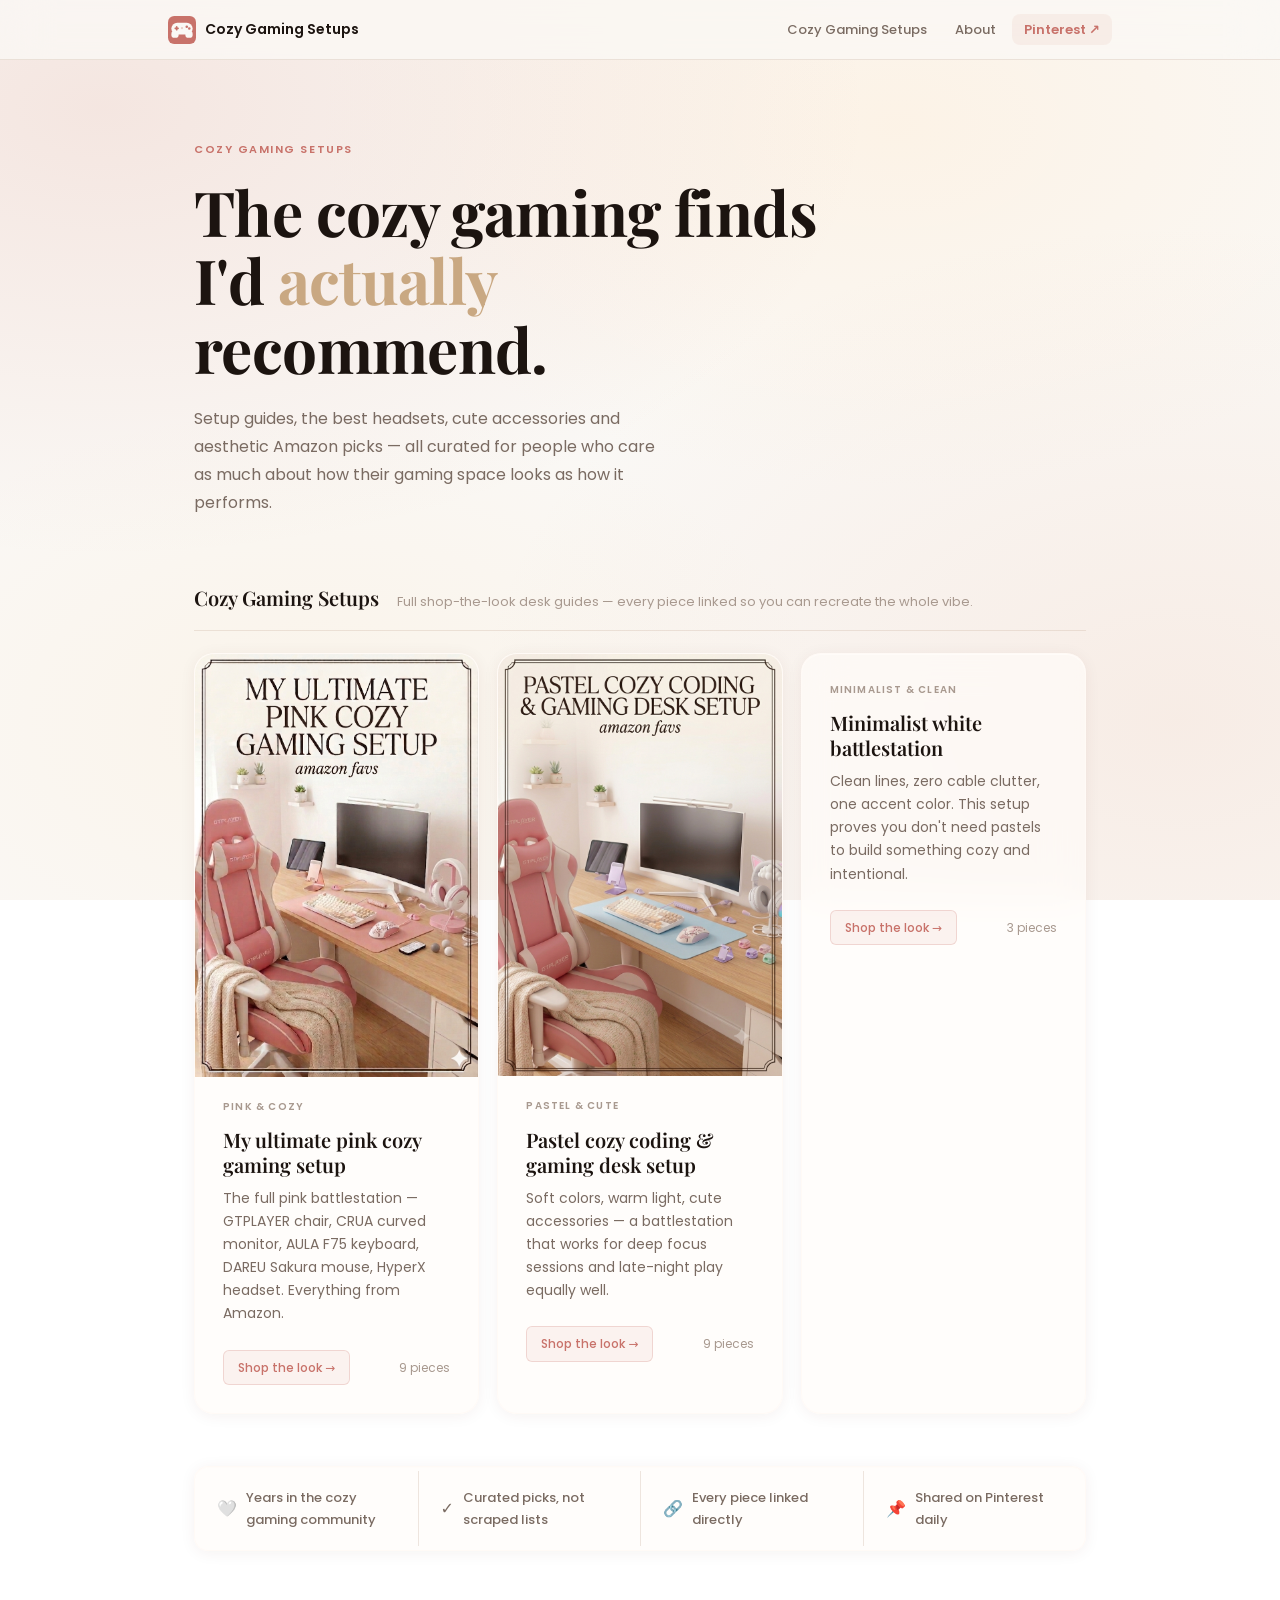
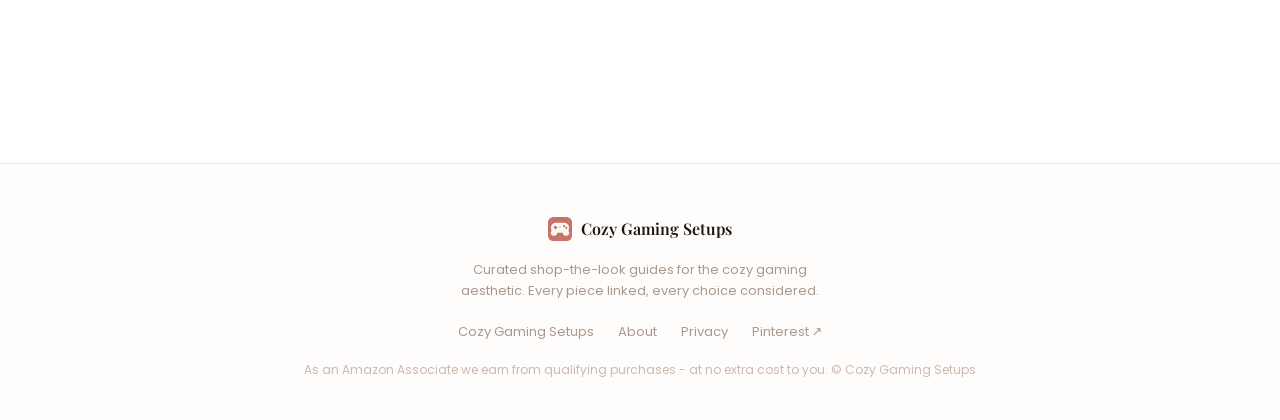
==== index.html @ 50cbd035 "home page" ====
<!DOCTYPE html>
<html lang="en">
<head>
<meta charset="utf-8">
<meta name="viewport" content="width=device-width, initial-scale=1">
<title>Cozy Gaming Setups — Setup guides, gear picks &amp; aesthetic Amazon finds</title>
<meta name="description" content="Your guide to the cozy gaming aesthetic — setup guides, the best headsets, cute accessories and curated Amazon finds for gamers who care about how their space looks and feels.">
<meta name="p:domain_verify" content="3ff8e9c5c183b2a7218e1bc20133f83a"/>
<meta property="og:type" content="website">
<meta property="og:title" content="Cozy Gaming Setups — Setup guides, gear picks &amp; aesthetic Amazon finds">
<meta property="og:description" content="Your guide to the cozy gaming aesthetic — full setup guides, the best headsets, cute accessories and curated Amazon finds for gamers who care about how their space looks and feels.">
<meta property="og:url" content="https://sofielanduyts.github.io/cozy-gaming-setups/">
<link rel="preconnect" href="https://fonts.googleapis.com">
<link href="https://fonts.googleapis.com/css2?family=Playfair+Display:ital,wght@0,600;0,700;1,400;1,600&family=Poppins:wght@400;500;600&display=swap" rel="stylesheet">
<link rel="stylesheet" href="style.css">
</head>
<body>

  <nav class="site-nav">
    <div class="nav-inner">
      <a class="nav-logo" href="">
        <svg width="28" height="28" viewBox="0 0 100 100" xmlns="http://www.w3.org/2000/svg" aria-hidden="true">
                    <rect x="0" y="0" width="100" height="100" rx="22" fill="#C8726A"/>
          <rect x="12" y="24" width="76" height="42" rx="21" fill="#FAF8F5"/>
          <rect x="12" y="54" width="26" height="24" rx="10" fill="#FAF8F5"/>
          <rect x="62" y="54" width="26" height="24" rx="10" fill="#FAF8F5"/>
          <rect x="23" y="41" width="16" height="6" rx="3" fill="#C8726A"/>
          <rect x="28" y="36" width="6" height="16" rx="3" fill="#C8726A"/>
          <circle cx="67" cy="38" r="4.5" fill="#C8726A"/>
          <circle cx="76" cy="45" r="4.5" fill="#C8726A"/>
          <circle cx="50" cy="43" r="4" fill="#C8726A" opacity="0.35"/>
        </svg>
        Cozy Gaming Setups
      </a>
      <ul class="nav-links">
        <li><a href="#setups">Cozy Gaming Setups</a></li>
        <li><a href="about/">About</a></li>
        <li class="nav-cta"><a href="https://nl.pinterest.com/cozygamingsetups/" target="_blank">Pinterest ↗</a></li>
      </ul>
    </div>
  </nav>

  <div class="wrap">
    <section class="home-hero">
      <span class="kicker">Cozy Gaming Setups</span>
      <h1>The cozy gaming finds I'd <span style="color:#C9A882">actually</span> recommend.</h1>
      <p class="lead">Setup guides, the best headsets, cute accessories and aesthetic Amazon picks — all curated for people who care as much about how their gaming space looks as how it performs.</p>
    </section>

    <section class="cat-section" id="setups">
      <div class="cat-header">
        <h2 class="cat-title">Cozy Gaming Setups</h2>
        <p class="cat-desc">Full shop-the-look desk guides — every piece linked so you can recreate the whole vibe.</p>
      </div>
      <div class="grid">
        <a class="card pink" href="pink-cozy-gaming-setup/">
          <div class="card-img-wrap">
            <img src="images/pink-cozy-gaming-setup.png" alt="My ultimate pink cozy gaming setup">
          </div>
          <span class="card-label">Pink &amp; cozy</span>
          <h2>My ultimate pink cozy gaming setup</h2>
          <p>The full pink battlestation — GTPLAYER chair, CRUA curved monitor, AULA F75 keyboard, DAREU Sakura mouse, HyperX headset. Everything from Amazon.</p>
          <div class="card-foot">
            <span class="pill">Shop the look &rarr;</span>
            <span class="card-count">9 pieces</span>
          </div>
        </a>

        <a class="card pastel" href="pastel-coding-gaming-desk/">
          <div class="card-img-wrap">
            <img src="images/pastel-cozy-gaming-setup.png" alt="Pastel cozy coding and gaming desk setup">
          </div>
          <span class="card-label">Pastel &amp; cute</span>
          <h2>Pastel cozy coding &amp; gaming desk setup</h2>
          <p>Soft colors, warm light, cute accessories — a battlestation that works for deep focus sessions and late-night play equally well.</p>
          <div class="card-foot">
            <span class="pill">Shop the look &rarr;</span>
            <span class="card-count">9 pieces</span>
          </div>
        </a>

        <a class="card minimalist" href="minimalist-white-battlestation/">
          <span class="card-label">Minimalist &amp; clean</span>
          <h2>Minimalist white battlestation</h2>
          <p>Clean lines, zero cable clutter, one accent color. This setup proves you don't need pastels to build something cozy and intentional.</p>
          <div class="card-foot">
            <span class="pill">Shop the look &rarr;</span>
            <span class="card-count">3 pieces</span>
          </div>
        </a>
      </div>
    </section>

    <div class="trust-strip">
      <div class="trust-item"><span class="trust-icon">🤍</span><span>Years in the cozy gaming community</span></div>
      <div class="trust-item"><span class="trust-icon">✓</span><span>Curated picks, not scraped lists</span></div>
      <div class="trust-item"><span class="trust-icon">🔗</span><span>Every piece linked directly</span></div>
      <div class="trust-item"><span class="trust-icon">📌</span><span>Shared on Pinterest daily</span></div>
    </div>
  </div>

  <footer class="site-footer">
    <div class="footer-inner">
      <a class="footer-logo" href="">
        <svg width="24" height="24" viewBox="0 0 100 100" xmlns="http://www.w3.org/2000/svg" aria-hidden="true">
                    <rect x="0" y="0" width="100" height="100" rx="22" fill="#C8726A"/>
          <rect x="12" y="24" width="76" height="42" rx="21" fill="#FAF8F5"/>
          <rect x="12" y="54" width="26" height="24" rx="10" fill="#FAF8F5"/>
          <rect x="62" y="54" width="26" height="24" rx="10" fill="#FAF8F5"/>
          <rect x="23" y="41" width="16" height="6" rx="3" fill="#C8726A"/>
          <rect x="28" y="36" width="6" height="16" rx="3" fill="#C8726A"/>
          <circle cx="67" cy="38" r="4.5" fill="#C8726A"/>
          <circle cx="76" cy="45" r="4.5" fill="#C8726A"/>
          <circle cx="50" cy="43" r="4" fill="#C8726A" opacity="0.35"/>
        </svg>
        Cozy Gaming Setups
      </a>
      <p class="footer-tagline">Curated shop-the-look guides for the cozy gaming aesthetic. Every piece linked, every choice considered.</p>
      <ul class="footer-links">
        <li><a href="#setups">Cozy Gaming Setups</a></li>
        <li><a href="about/">About</a></li>
        <li><a href="privacy/">Privacy</a></li>
        <li><a href="https://nl.pinterest.com/cozygamingsetups/" target="_blank">Pinterest ↗</a></li>
      </ul>
      <p class="footer-copy">As an Amazon Associate we earn from qualifying purchases - at no extra cost to you. &copy; Cozy Gaming Setups</p>
    </div>
  </footer>

</body>
</html>
---- style.css ----
/* ============================================================
   Cozy Gaming Setups
   Warm cream · salmon pink · editorial serif
   ============================================================ */

:root {
  --ink:        #1C1410;
  --muted:      #7A6B62;
  --soft:       #A8998F;
  --accent:     #C8726A;
  --accent-d:   #A85850;
  --pink:       #D4806F;
  --cream:      #FFF3E8;
  --amber:      #FFD898;
  --bg:         #FAF8F5;

  --glass:      rgba(255, 252, 249, 0.68);
  --glass-b:    rgba(255, 250, 246, 0.88);
  --glass-line: rgba(210, 190, 175, 0.38);

  --shadow-s:   0 2px 16px rgba(80, 40, 25, 0.06);
  --shadow-m:   0 8px 36px rgba(80, 40, 25, 0.09);
  --shadow-l:   0 18px 54px rgba(80, 40, 25, 0.13);

  --serif: 'Playfair Display', Georgia, serif;
  --sans:  'Poppins', system-ui, sans-serif;
}

* { box-sizing: border-box; margin: 0; padding: 0; }

body {
  font-family: var(--sans);
  color: var(--ink);
  line-height: 1.65;
  min-height: 100vh;
}

/* warm floating blobs */
body::before {
  content: '';
  position: fixed;
  inset: 0;
  z-index: -1;
  background:
    radial-gradient(ellipse 60% 50% at 8%  12%, rgba(210,120,100,0.14) 0%, transparent 100%),
    radial-gradient(ellipse 55% 55% at 92% 80%, rgba(232,175,148,0.16) 0%, transparent 100%),
    radial-gradient(ellipse 45% 40% at 70% 14%, rgba(255,235,210,0.42) 0%, transparent 100%),
    radial-gradient(ellipse 40% 35% at 25% 80%, rgba(255,210,148,0.12) 0%, transparent 100%),
    #FAF8F5;
}

a { color: var(--accent); text-decoration: none; }
img { display: block; max-width: 100%; }

/* ================================================================
   NAV
   ================================================================ */
.site-nav {
  position: sticky;
  top: 0;
  z-index: 100;
  height: 60px;
  background: rgba(250, 248, 245, 0.82);
  backdrop-filter: blur(24px);
  -webkit-backdrop-filter: blur(24px);
  border-bottom: 1px solid var(--glass-line);
  display: flex;
  align-items: center;
}

.nav-inner {
  max-width: 1000px;
  margin: 0 auto;
  padding: 0 28px;
  width: 100%;
  display: flex;
  align-items: center;
  justify-content: space-between;
}

.nav-logo {
  display: flex;
  align-items: center;
  gap: 9px;
  font-weight: 600;
  font-size: 14px;
  color: var(--ink);
}

.nav-links {
  display: flex;
  gap: 4px;
  list-style: none;
}

.nav-links a {
  font-size: 13px;
  font-weight: 500;
  color: var(--muted);
  padding: 6px 12px;
  border-radius: 8px;
  transition: color .15s, background .15s;
}

.nav-links a:hover { color: var(--ink); background: rgba(80,40,25,0.06); }
.nav-links a.active { color: var(--ink); }

.nav-links .nav-cta a {
  color: var(--accent);
  background: rgba(200,114,106,0.08);
  font-weight: 600;
}
.nav-links .nav-cta a:hover { background: rgba(200,114,106,0.16); }

/* ================================================================
   LAYOUT
   ================================================================ */
.wrap        { max-width: 940px; margin: 0 auto; padding: 0 24px 100px; }
.wrap.narrow { max-width: 760px; }

/* ================================================================
   HOMEPAGE HERO
   ================================================================ */
.home-hero {
  padding: 80px 0 64px;
  max-width: 640px;
}

.home-hero .kicker {
  font-size: 11px;
  font-weight: 600;
  letter-spacing: .14em;
  text-transform: uppercase;
  color: var(--accent);
  margin-bottom: 20px;
  display: block;
}

.home-hero h1 {
  font-family: var(--serif);
  font-size: clamp(36px, 6vw, 62px);
  font-weight: 700;
  line-height: 1.1;
  letter-spacing: -.01em;
  color: var(--ink);
  margin-bottom: 22px;
}

.home-hero h1 em {
  font-style: italic;
  color: var(--accent);
}

.home-hero .lead {
  font-size: 16px;
  color: var(--muted);
  line-height: 1.75;
  max-width: 480px;
}

/* ================================================================
   CATEGORY SECTIONS
   ================================================================ */
.cat-section { margin-bottom: 20px; }

.cat-header {
  display: flex;
  align-items: baseline;
  gap: 18px;
  margin-bottom: 22px;
  padding-bottom: 16px;
  border-bottom: 1px solid var(--glass-line);
}

.cat-title {
  font-family: var(--serif);
  font-size: 20px;
  font-weight: 600;
  color: var(--ink);
  white-space: nowrap;
}

.cat-desc {
  font-size: 13px;
  color: var(--soft);
  line-height: 1.5;
}

/* ================================================================
   CARD IMAGE
   ================================================================ */
.card-img-wrap {
  margin: -28px -28px 22px;
  border-radius: 16px 16px 0 0;
  overflow: hidden;
}

.card-img-wrap img {
  width: 100%;
  height: auto;
  display: block;
  transition: transform .5s ease;
}

.card:hover .card-img-wrap img { transform: scale(1.02); }

/* ================================================================
   SETUP CARDS
   ================================================================ */
.grid {
  display: grid;
  grid-template-columns: repeat(auto-fill, minmax(280px, 1fr));
  gap: 18px;
  margin-bottom: 52px;
}

.card {
  display: block;
  color: inherit;
  background: var(--glass);
  backdrop-filter: blur(20px);
  -webkit-backdrop-filter: blur(20px);
  border: 1px solid var(--glass-b);
  border-radius: 20px;
  padding: 28px;
  transition: transform .2s ease, box-shadow .2s ease;
  box-shadow: var(--shadow-s), inset 0 1px 0 rgba(255,252,249,0.95);
  position: relative;
  overflow: hidden;
}

.card::after {
  content: '';
  position: absolute;
  top: 0; left: 0; right: 0;
  height: 2px;
  border-radius: 20px 20px 0 0;
  opacity: 0;
  transition: opacity .2s;
  background: linear-gradient(90deg, var(--accent), var(--pink));
}

.card:hover { transform: translateY(-4px); box-shadow: var(--shadow-l), inset 0 1px 0 rgba(255,252,249,0.95); }
.card:hover::after { opacity: 1; }

.card-label {
  font-size: 10px;
  font-weight: 600;
  letter-spacing: .12em;
  text-transform: uppercase;
  color: var(--soft);
  margin-bottom: 12px;
  display: block;
}

.card h2 {
  font-family: var(--serif);
  font-size: 20px;
  font-weight: 600;
  color: var(--ink);
  line-height: 1.25;
  margin-bottom: 10px;
}

.card p {
  font-size: 14px;
  color: var(--muted);
  line-height: 1.65;
  margin-bottom: 24px;
}

.card-foot {
  display: flex;
  align-items: center;
  justify-content: space-between;
}

.pill {
  font-size: 12px;
  font-weight: 500;
  color: var(--accent);
  background: rgba(200,114,106,0.08);
  border: 1px solid rgba(200,114,106,0.22);
  border-radius: 6px;
  padding: 7px 14px;
  transition: background .15s, color .15s, border-color .15s;
}

.card:hover .pill {
  background: var(--accent);
  color: #fff;
  border-color: var(--accent);
}

.card-count { font-size: 12px; color: var(--soft); }

/* ================================================================
   TRUST STRIP
   ================================================================ */
.trust-strip {
  display: flex;
  justify-content: center;
  flex-wrap: wrap;
  background: var(--glass);
  backdrop-filter: blur(20px);
  -webkit-backdrop-filter: blur(20px);
  border: 1px solid var(--glass-b);
  border-radius: 14px;
  padding: 4px 0;
  margin-bottom: 32px;
  box-shadow: var(--shadow-s), inset 0 1px 0 rgba(255,252,249,0.95);
}

.trust-item {
  display: flex;
  align-items: center;
  gap: 9px;
  font-size: 13px;
  color: var(--muted);
  font-weight: 500;
  padding: 16px 22px;
  flex: 1 0 160px;
  justify-content: center;
}

.trust-item + .trust-item { border-left: 1px solid var(--glass-line); }
.trust-icon { font-size: 16px; flex-shrink: 0; }


/* ================================================================
   SETUP PAGE
   ================================================================ */
.article-wrap { padding-top: 44px; }

.breadcrumb {
  font-size: 12px;
  color: var(--soft);
  margin-bottom: 22px;
  display: flex;
  align-items: center;
  gap: 8px;
}

.breadcrumb a { color: var(--soft); transition: color .15s; }
.breadcrumb a:hover { color: var(--accent); }
.breadcrumb-sep { opacity: .4; }

.article-header { margin-bottom: 28px; }

.article-header .page-tag {
  font-size: 10px;
  font-weight: 600;
  letter-spacing: .14em;
  text-transform: uppercase;
  color: var(--accent);
  margin-bottom: 16px;
  display: block;
}

.article-header h1 {
  font-family: var(--serif);
  font-size: clamp(28px, 4.5vw, 46px);
  font-weight: 700;
  letter-spacing: -.01em;
  line-height: 1.15;
  color: var(--ink);
  margin-bottom: 14px;
}

.article-header .sub-lead {
  font-size: 16px;
  color: var(--muted);
  line-height: 1.75;
  max-width: 580px;
}

.article-date {
  font-size: 12px;
  color: var(--soft);
  letter-spacing: .02em;
  margin: 18px 0 36px;
}

/* ================================================================
   SETUP PAGE — hero image
   ================================================================ */
.setup-hero-img {
  margin-bottom: 44px;
  border-radius: 16px;
  overflow: hidden;
  box-shadow: var(--shadow-m);
}

.setup-hero-img img {
  width: 100%;
  height: auto;
  display: block;
}

/* ================================================================
   INTRO
   ================================================================ */
.intro {
  font-size: 16px;
  line-height: 1.85;
  color: var(--muted);
  margin-bottom: 48px;
}

/* ================================================================
   QUICK PICKS — clean lines, no box
   ================================================================ */
.quick-picks {
  margin-bottom: 52px;
  border-top: 1px solid var(--glass-line);
}

.quick-picks-title {
  font-size: 10px;
  font-weight: 600;
  letter-spacing: .14em;
  text-transform: uppercase;
  color: var(--soft);
  padding: 18px 0 4px;
}

.picks-list { list-style: none; }

.picks-list li {
  display: flex;
  align-items: baseline;
  gap: 16px;
  padding: 13px 0;
  border-bottom: 1px solid var(--glass-line);
  font-size: 14px;
}

.pick-num {
  font-size: 11px;
  color: var(--soft);
  font-variant-numeric: tabular-nums;
  flex-shrink: 0;
  width: 20px;
}

.pick-cat {
  font-size: 11px;
  color: var(--soft);
  flex-shrink: 0;
  width: 80px;
  text-transform: uppercase;
  letter-spacing: .05em;
}

.pick-name {
  font-weight: 500;
  color: var(--ink);
  line-height: 1.4;
}

/* ================================================================
   PRODUCT CARDS
   ================================================================ */
.products-section {
  display: flex;
  flex-direction: column;
  gap: 14px;
  margin-bottom: 56px;
}

.product {
  display: flex;
  gap: 26px;
  background: var(--glass);
  backdrop-filter: blur(20px);
  -webkit-backdrop-filter: blur(20px);
  border: 1px solid var(--glass-b);
  border-radius: 16px;
  padding: 30px 32px;
  box-shadow: var(--shadow-s), inset 0 1px 0 rgba(255,252,249,0.95);
  transition: box-shadow .2s, transform .2s;
}

.product:hover {
  box-shadow: var(--shadow-m), inset 0 1px 0 rgba(255,252,249,0.95);
  transform: translateY(-2px);
}

.product-img {
  flex-shrink: 0;
  width: 180px;
  height: 180px;
  border-radius: 12px;
  overflow: hidden;
  background: var(--cream, #FFF0DC);
}

.product-img img {
  width: 100%;
  height: 100%;
  object-fit: contain;
  display: block;
}

.product-body {
  flex: 1;
  min-width: 0;
}

@media (max-width: 640px) {
  .product { flex-direction: column; }
  .product-img { width: 100%; height: 200px; }
}

.product-meta {
  display: flex;
  align-items: center;
  gap: 10px;
  margin-bottom: 10px;
}

.product-idx {
  font-size: 11px;
  color: var(--soft);
  font-variant-numeric: tabular-nums;
}

.product .cat {
  font-size: 10px;
  font-weight: 600;
  letter-spacing: .10em;
  text-transform: uppercase;
  color: var(--soft);
}

.product h3 {
  font-family: var(--serif);
  font-size: 21px;
  font-weight: 600;
  color: var(--ink);
  margin-bottom: 10px;
  line-height: 1.3;
}

.product .desc {
  color: var(--muted);
  font-size: 15px;
  line-height: 1.75;
  margin-bottom: 10px;
}

.product .why {
  font-size: 14px;
  font-style: italic;
  color: var(--soft);
  line-height: 1.7;
  margin-bottom: 24px;
}

/* ================================================================
   BUTTON
   ================================================================ */
.btn {
  display: inline-flex;
  align-items: center;
  gap: 6px;
  background: var(--accent);
  color: #fff;
  font-weight: 600;
  font-size: 14px;
  padding: 11px 22px;
  border-radius: 8px;
  box-shadow: 0 3px 16px rgba(200,114,106,0.28);
  transition: background .15s, transform .12s, box-shadow .12s;
}

.btn:hover {
  background: var(--accent-d);
  color: #fff;
  transform: translateY(-2px);
  box-shadow: 0 6px 24px rgba(200,114,106,0.36);
}

/* ================================================================
   PROSE PAGES
   ================================================================ */
.prose { padding-top: 44px; }
.prose h1 { font-family: var(--serif); font-size: clamp(28px, 4vw, 42px); font-weight: 700; letter-spacing: -.01em; margin-bottom: 8px; }
.prose .updated { font-size: 12px; color: var(--soft); margin-bottom: 40px; display: block; }
.prose h2 { font-family: var(--serif); font-size: 18px; font-weight: 600; margin: 36px 0 10px; color: var(--ink); }
.prose p { font-size: 15px; line-height: 1.85; color: var(--muted); margin-bottom: 16px; }
.prose p a { color: var(--accent); }

/* ================================================================
   PAGE FOOTER
   ================================================================ */
.page-footer {
  margin-top: 64px;
  padding-top: 24px;
  border-top: 1px solid var(--glass-line);
  font-size: 13px;
  color: var(--soft);
  display: flex;
  gap: 20px;
  flex-wrap: wrap;
}

.page-footer a { color: var(--soft); transition: color .15s; }
.page-footer a:hover { color: var(--accent); }

/* ================================================================
   SITE FOOTER
   ================================================================ */
.site-footer {
  background: rgba(255, 252, 249, 0.55);
  backdrop-filter: blur(24px);
  -webkit-backdrop-filter: blur(24px);
  border-top: 1px solid var(--glass-line);
  padding: 52px 24px 40px;
  margin-top: 80px;
}

.footer-inner {
  max-width: 940px;
  margin: 0 auto;
  display: flex;
  flex-direction: column;
  align-items: center;
  text-align: center;
  gap: 16px;
}

.footer-logo {
  display: flex;
  align-items: center;
  gap: 9px;
  font-family: var(--serif);
  font-size: 16px;
  font-weight: 600;
  color: var(--ink);
}

.footer-tagline { font-size: 13px; color: var(--soft); max-width: 360px; line-height: 1.65; }

.footer-links { display: flex; gap: 4px; flex-wrap: wrap; justify-content: center; list-style: none; }

.footer-links a {
  font-size: 13px;
  color: var(--soft);
  padding: 4px 10px;
  border-radius: 6px;
  transition: color .15s, background .15s;
}

.footer-links a:hover { color: var(--accent); background: rgba(200,114,106,0.07); }

.footer-copy { font-size: 12px; color: rgba(160,130,115,0.55); line-height: 1.7; }

/* ================================================================
   RESPONSIVE
   ================================================================ */
@media (max-width: 640px) {
  .wrap { padding: 0 16px 80px; }
  .home-hero { padding: 52px 0 44px; }
  .product { padding: 22px 20px; }
  .picks-list .pick-cat { display: none; }
  .cat-header { flex-direction: column; gap: 4px; }
  .trust-strip { flex-direction: column; padding: 0; }
  .trust-item + .trust-item { border-left: none; border-top: 1px solid var(--glass-line); }
  .trust-item { justify-content: flex-start; padding: 12px 18px; }
}
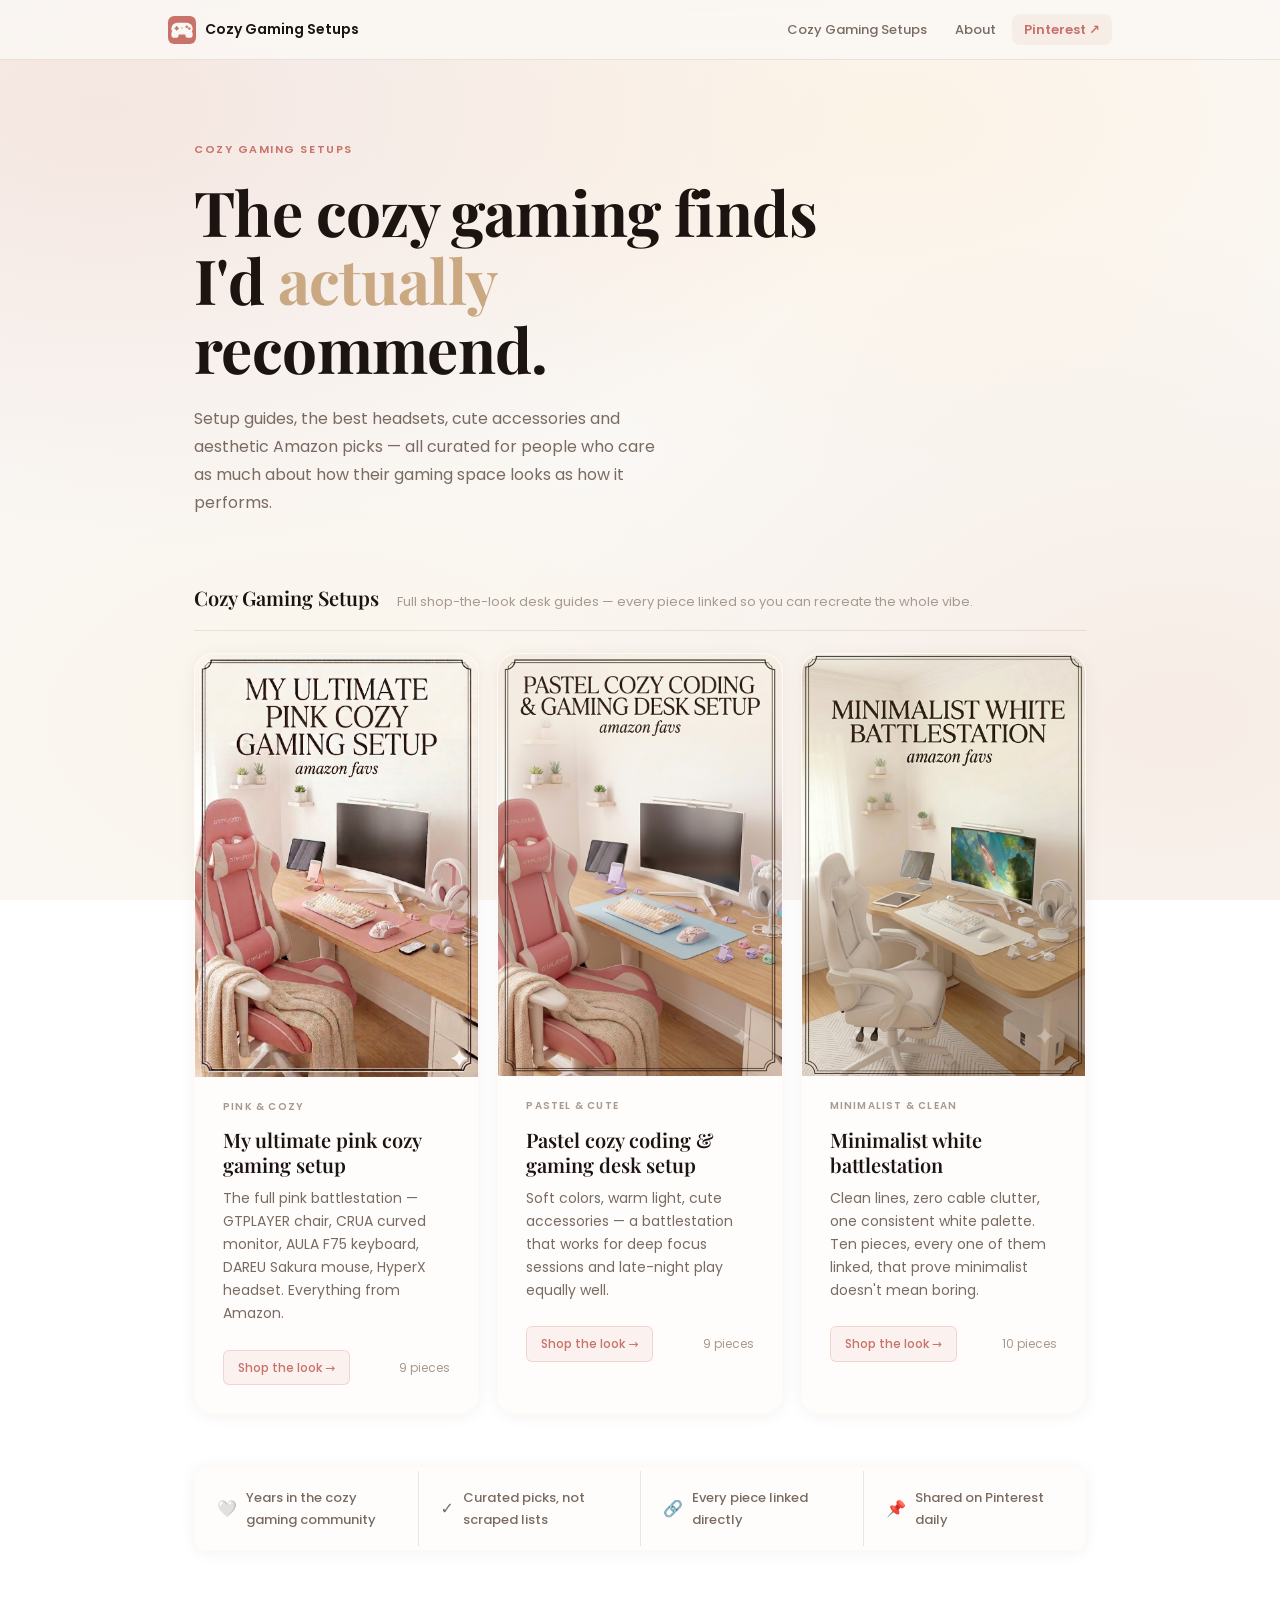
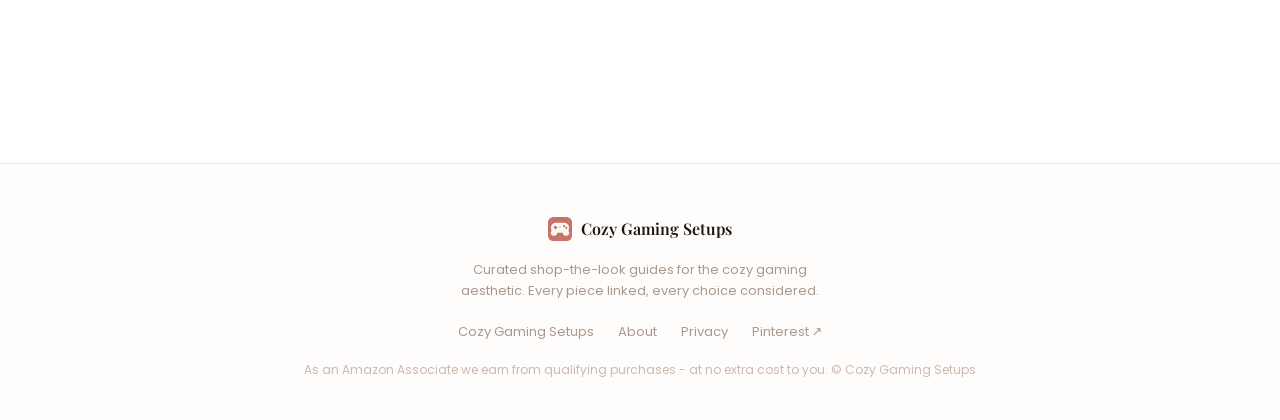
==== commit 8f073079: "white" ====
--- a/index.html
+++ b/index.html
@@ -80,12 +80,15 @@
         </a>
 
         <a class="card minimalist" href="minimalist-white-battlestation/">
+          <div class="card-img-wrap">
+            <img src="images/minimalist-white.png" alt="Minimalist white gaming battlestation">
+          </div>
           <span class="card-label">Minimalist &amp; clean</span>
           <h2>Minimalist white battlestation</h2>
-          <p>Clean lines, zero cable clutter, one accent color. This setup proves you don't need pastels to build something cozy and intentional.</p>
+          <p>Clean lines, zero cable clutter, one consistent white palette. Ten pieces, every one of them linked, that prove minimalist doesn't mean boring.</p>
           <div class="card-foot">
             <span class="pill">Shop the look &rarr;</span>
-            <span class="card-count">3 pieces</span>
+            <span class="card-count">10 pieces</span>
           </div>
         </a>
       </div>
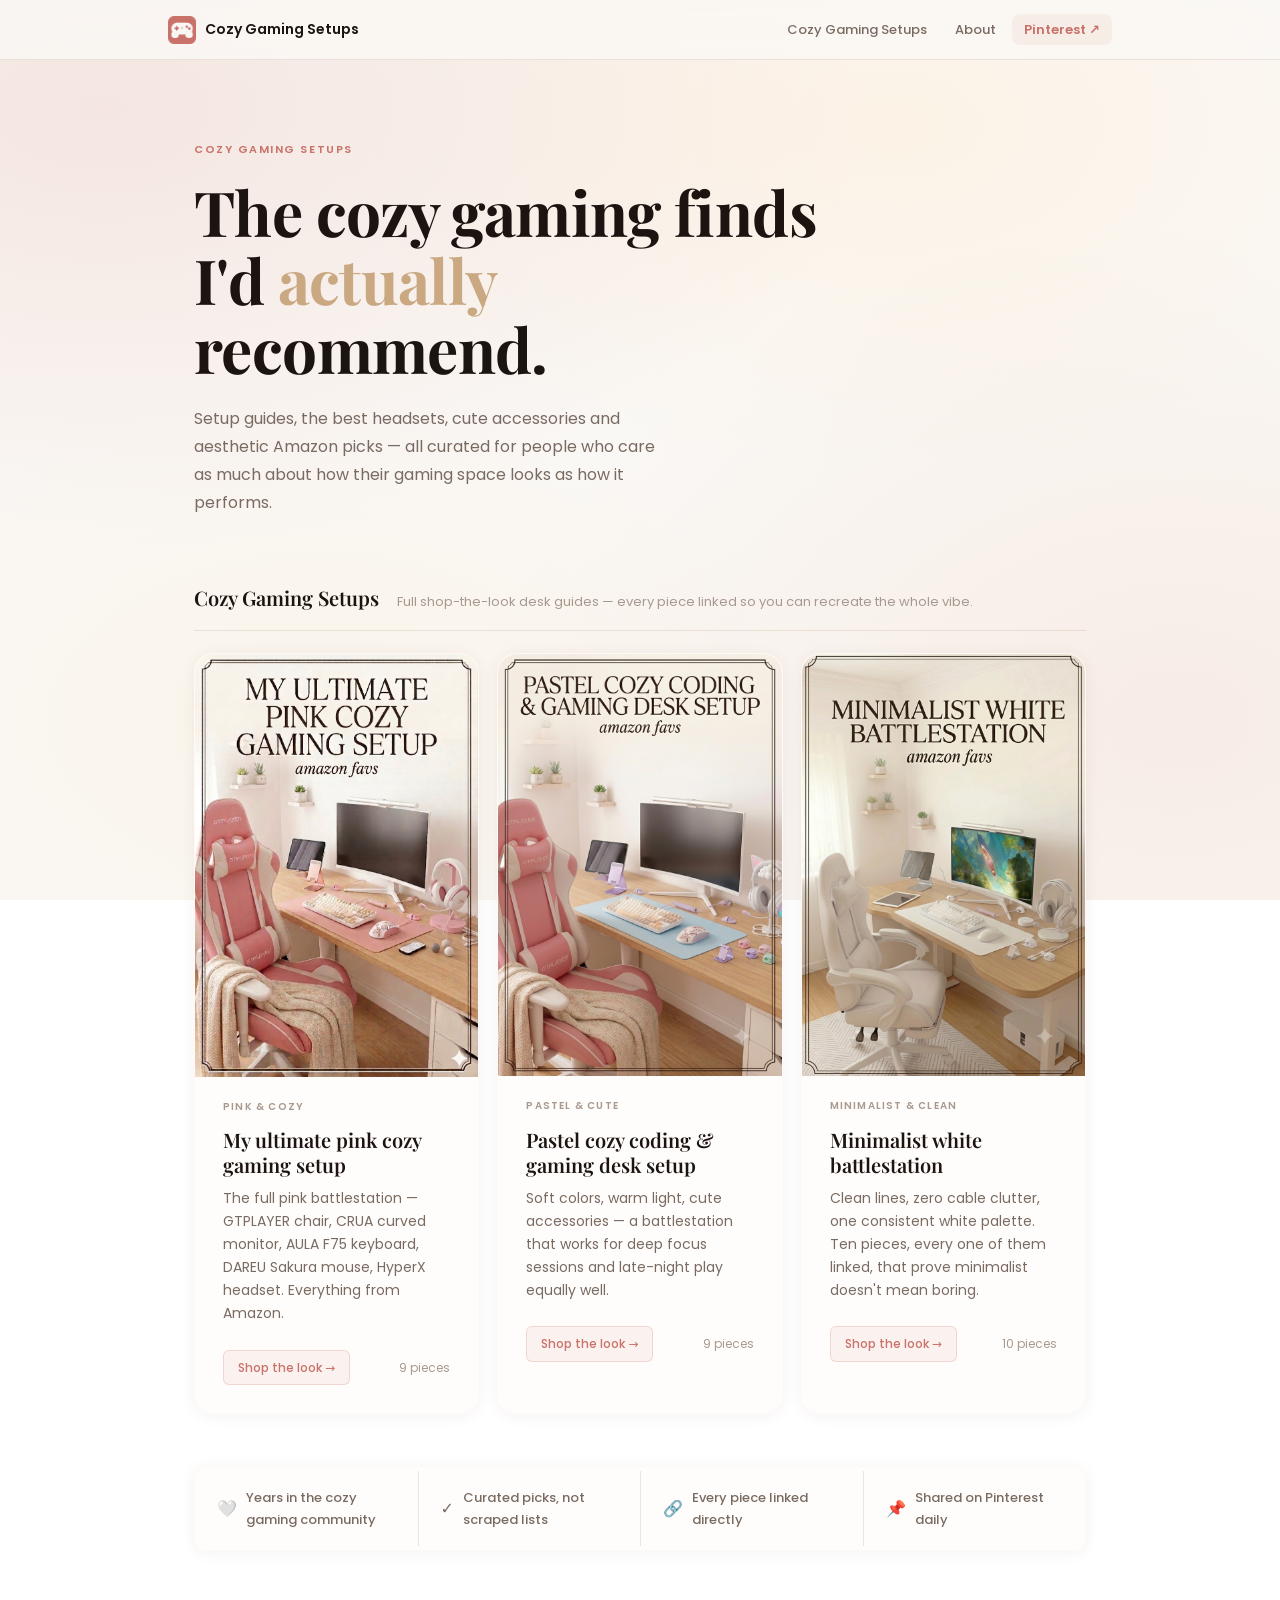
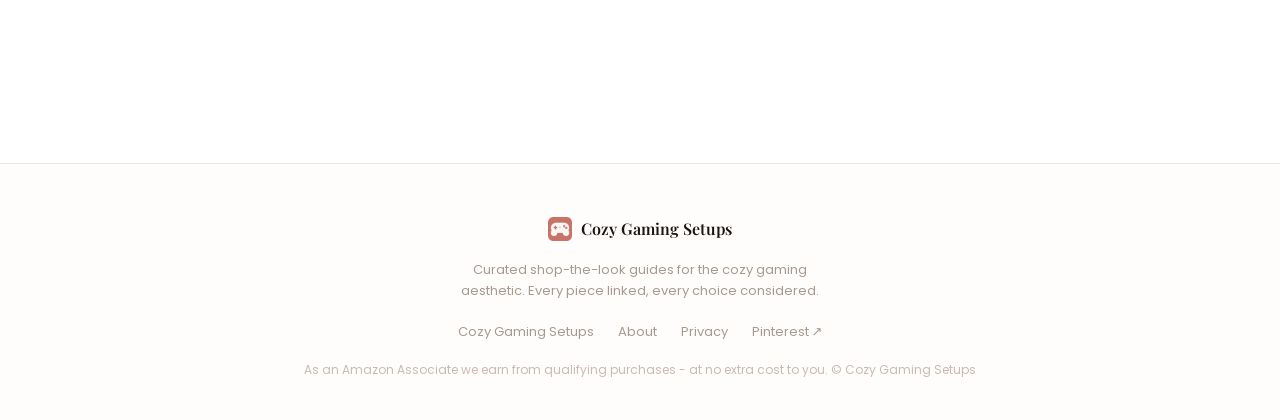
==== commit 1945674c: "Replace inline SVG logo with PNG image across all pages Co-Authored-By: Claude Sonnet 4.6 <noreply@a" ====
--- a/index.html
+++ b/index.html
@@ -19,21 +19,11 @@
   <nav class="site-nav">
     <div class="nav-inner">
       <a class="nav-logo" href="">
-        <svg width="28" height="28" viewBox="0 0 100 100" xmlns="http://www.w3.org/2000/svg" aria-hidden="true">
-                    <rect x="0" y="0" width="100" height="100" rx="22" fill="#C8726A"/>
-          <rect x="12" y="24" width="76" height="42" rx="21" fill="#FAF8F5"/>
-          <rect x="12" y="54" width="26" height="24" rx="10" fill="#FAF8F5"/>
-          <rect x="62" y="54" width="26" height="24" rx="10" fill="#FAF8F5"/>
-          <rect x="23" y="41" width="16" height="6" rx="3" fill="#C8726A"/>
-          <rect x="28" y="36" width="6" height="16" rx="3" fill="#C8726A"/>
-          <circle cx="67" cy="38" r="4.5" fill="#C8726A"/>
-          <circle cx="76" cy="45" r="4.5" fill="#C8726A"/>
-          <circle cx="50" cy="43" r="4" fill="#C8726A" opacity="0.35"/>
-        </svg>
+        <img src="images/logo.png" width="28" height="28" alt="Cozy Gaming Setups logo">
         Cozy Gaming Setups
       </a>
       <ul class="nav-links">
-        <li><a href="#setups">Cozy Gaming Setups</a></li>
+        <li class="nav-home"><a href="#setups">Cozy Gaming Setups</a></li>
         <li><a href="about/">About</a></li>
         <li class="nav-cta"><a href="https://nl.pinterest.com/cozygamingsetups/" target="_blank">Pinterest ↗</a></li>
       </ul>
@@ -105,17 +95,7 @@
   <footer class="site-footer">
     <div class="footer-inner">
       <a class="footer-logo" href="">
-        <svg width="24" height="24" viewBox="0 0 100 100" xmlns="http://www.w3.org/2000/svg" aria-hidden="true">
-                    <rect x="0" y="0" width="100" height="100" rx="22" fill="#C8726A"/>
-          <rect x="12" y="24" width="76" height="42" rx="21" fill="#FAF8F5"/>
-          <rect x="12" y="54" width="26" height="24" rx="10" fill="#FAF8F5"/>
-          <rect x="62" y="54" width="26" height="24" rx="10" fill="#FAF8F5"/>
-          <rect x="23" y="41" width="16" height="6" rx="3" fill="#C8726A"/>
-          <rect x="28" y="36" width="6" height="16" rx="3" fill="#C8726A"/>
-          <circle cx="67" cy="38" r="4.5" fill="#C8726A"/>
-          <circle cx="76" cy="45" r="4.5" fill="#C8726A"/>
-          <circle cx="50" cy="43" r="4" fill="#C8726A" opacity="0.35"/>
-        </svg>
+        <img src="images/logo.png" width="24" height="24" alt="Cozy Gaming Setups logo">
         Cozy Gaming Setups
       </a>
       <p class="footer-tagline">Curated shop-the-look guides for the cozy gaming aesthetic. Every piece linked, every choice considered.</p>
--- a/style.css
+++ b/style.css
@@ -660,6 +660,12 @@
    RESPONSIVE
    ================================================================ */
 @media (max-width: 640px) {
+  /* Nav — hide logo text, keep icon; drop redundant home link */
+  .nav-inner { padding: 0 16px; }
+  .nav-logo { font-size: 0; gap: 0; }
+  .nav-links li.nav-home { display: none; }
+  .nav-links a { padding: 6px 10px; font-size: 12px; }
+
   .wrap { padding: 0 16px 80px; }
   .home-hero { padding: 52px 0 44px; }
   .product { padding: 22px 20px; }
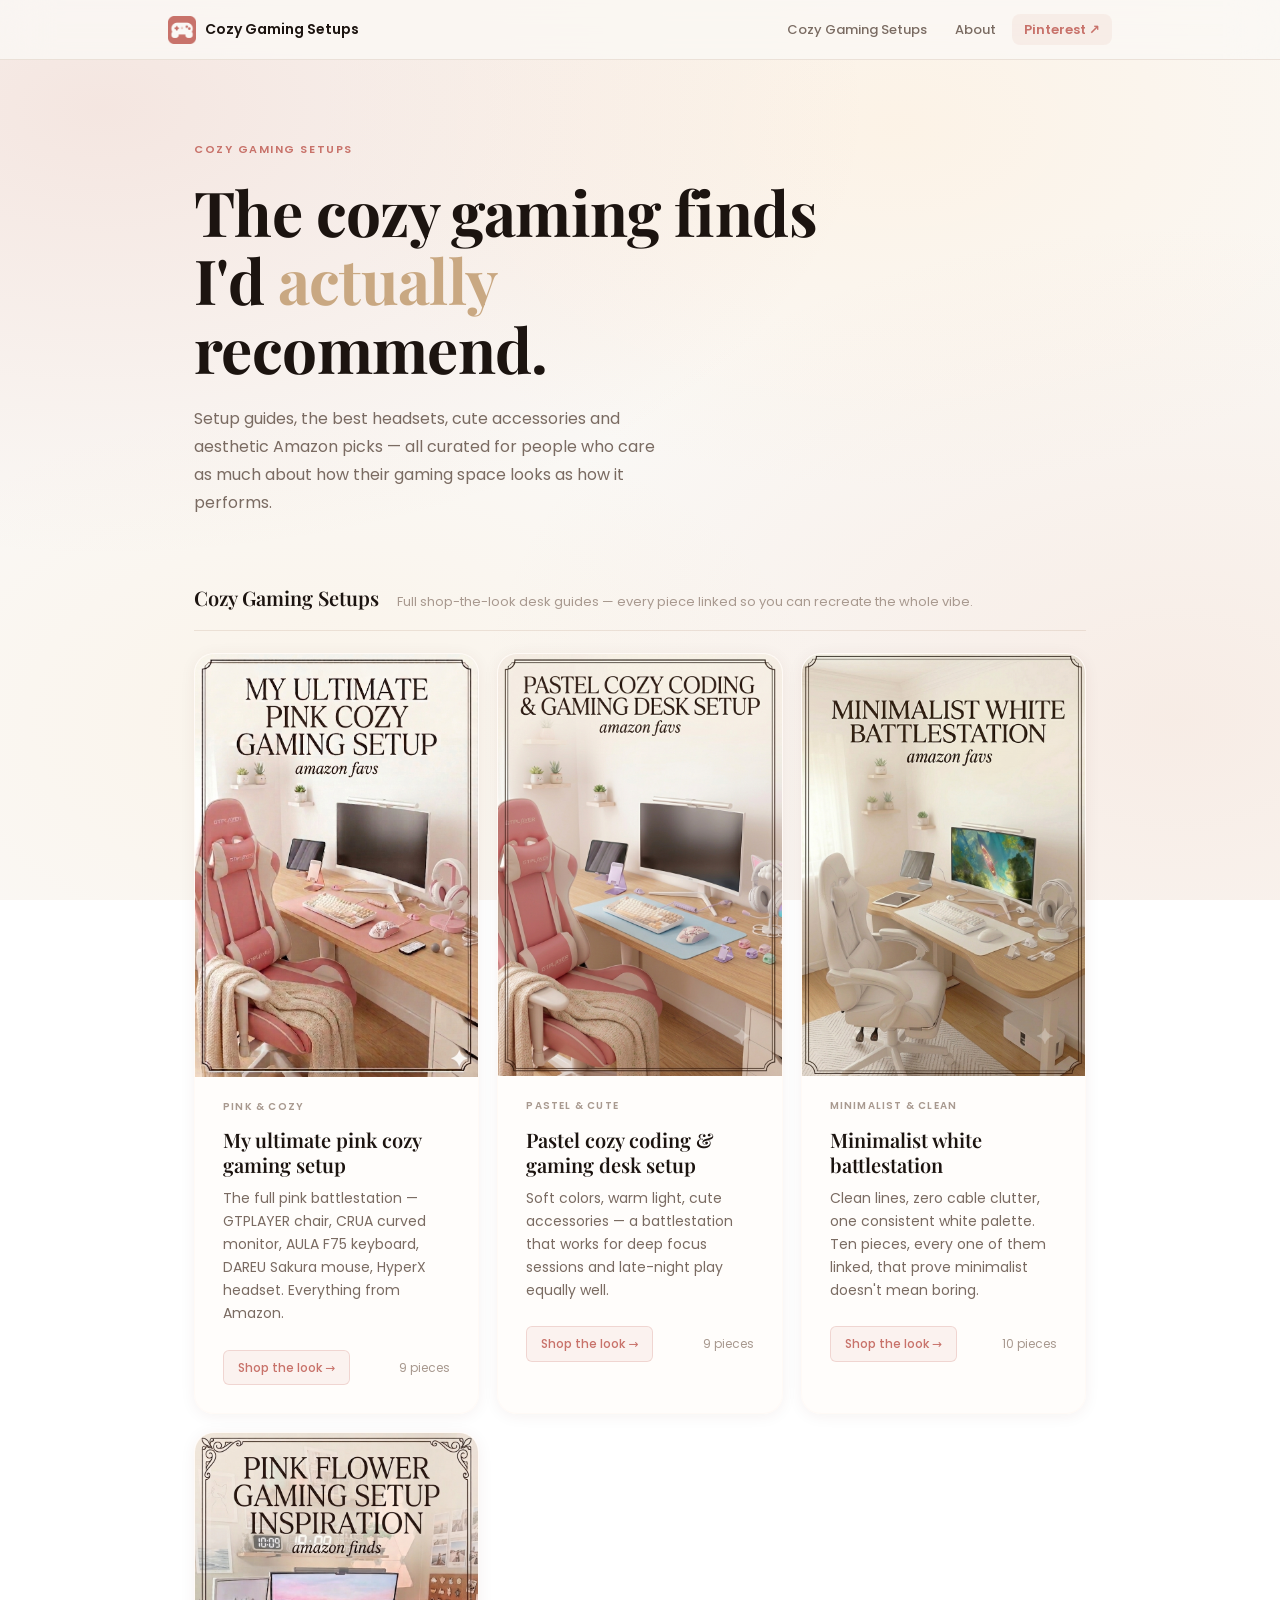
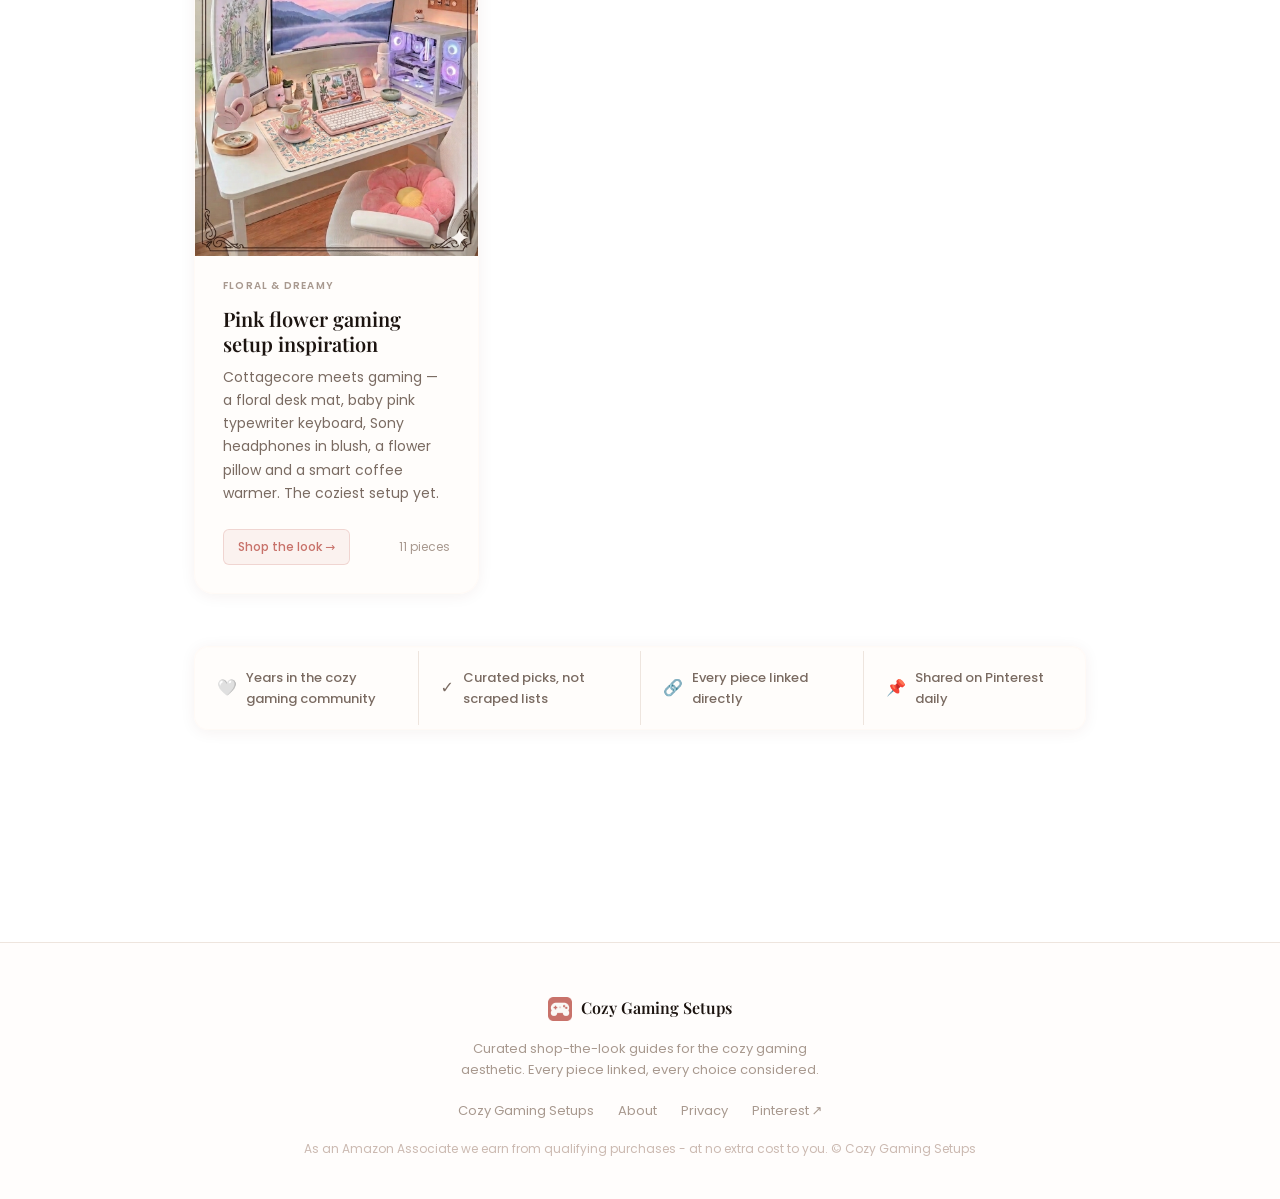
==== commit cc4c75e4: "Add pink flower gaming setup guide — 11 products with floral desk mat and typewriter keyboard Co-Aut" ====
--- a/index.html
+++ b/index.html
@@ -81,6 +81,19 @@
             <span class="card-count">10 pieces</span>
           </div>
         </a>
+
+        <a class="card pink" href="pink-flower-gaming-setup/">
+          <div class="card-img-wrap">
+            <img src="images/pink-flower-gaming-setup-inspiration.png" alt="Pink flower gaming setup inspiration — floral desk mat, typewriter keyboard and cozy pink accessories">
+          </div>
+          <span class="card-label">Floral &amp; dreamy</span>
+          <h2>Pink flower gaming setup inspiration</h2>
+          <p>Cottagecore meets gaming — a floral desk mat, baby pink typewriter keyboard, Sony headphones in blush, a flower pillow and a smart coffee warmer. The coziest setup yet.</p>
+          <div class="card-foot">
+            <span class="pill">Shop the look &rarr;</span>
+            <span class="card-count">11 pieces</span>
+          </div>
+        </a>
       </div>
     </section>
 
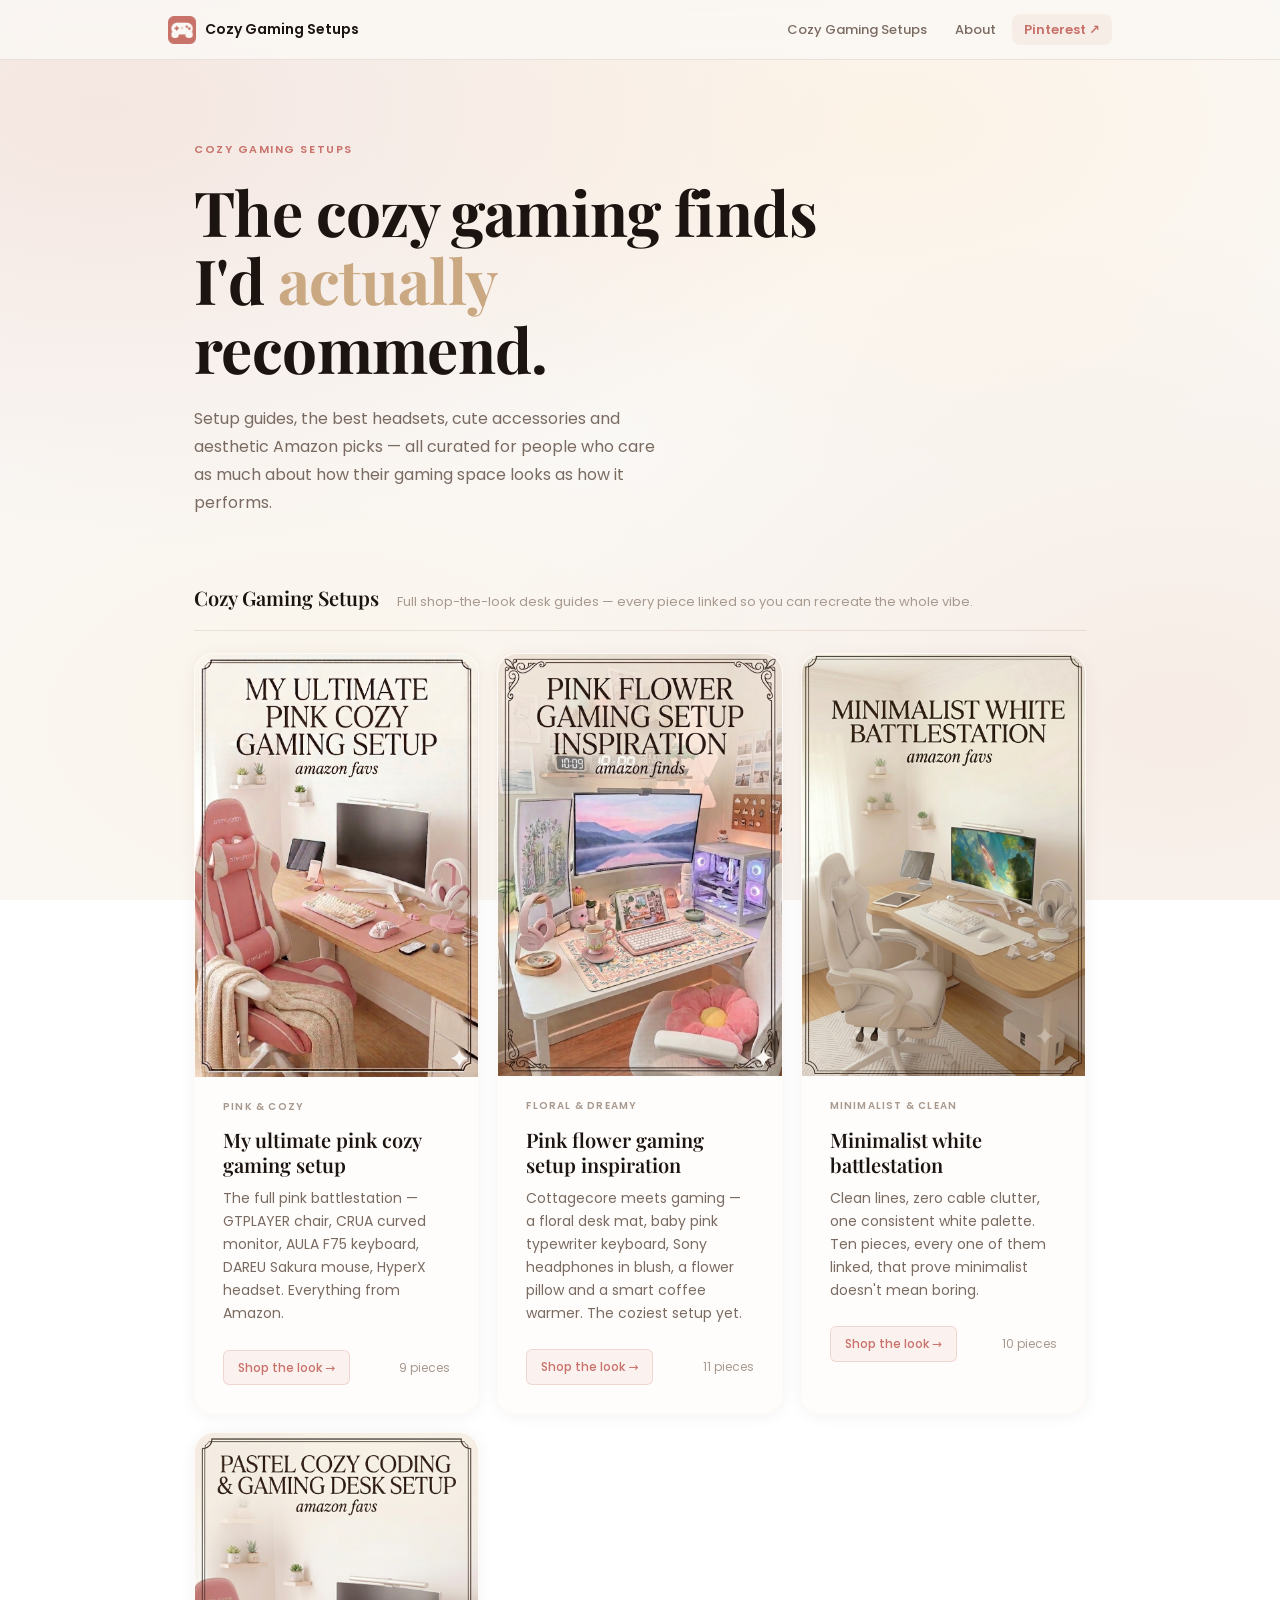
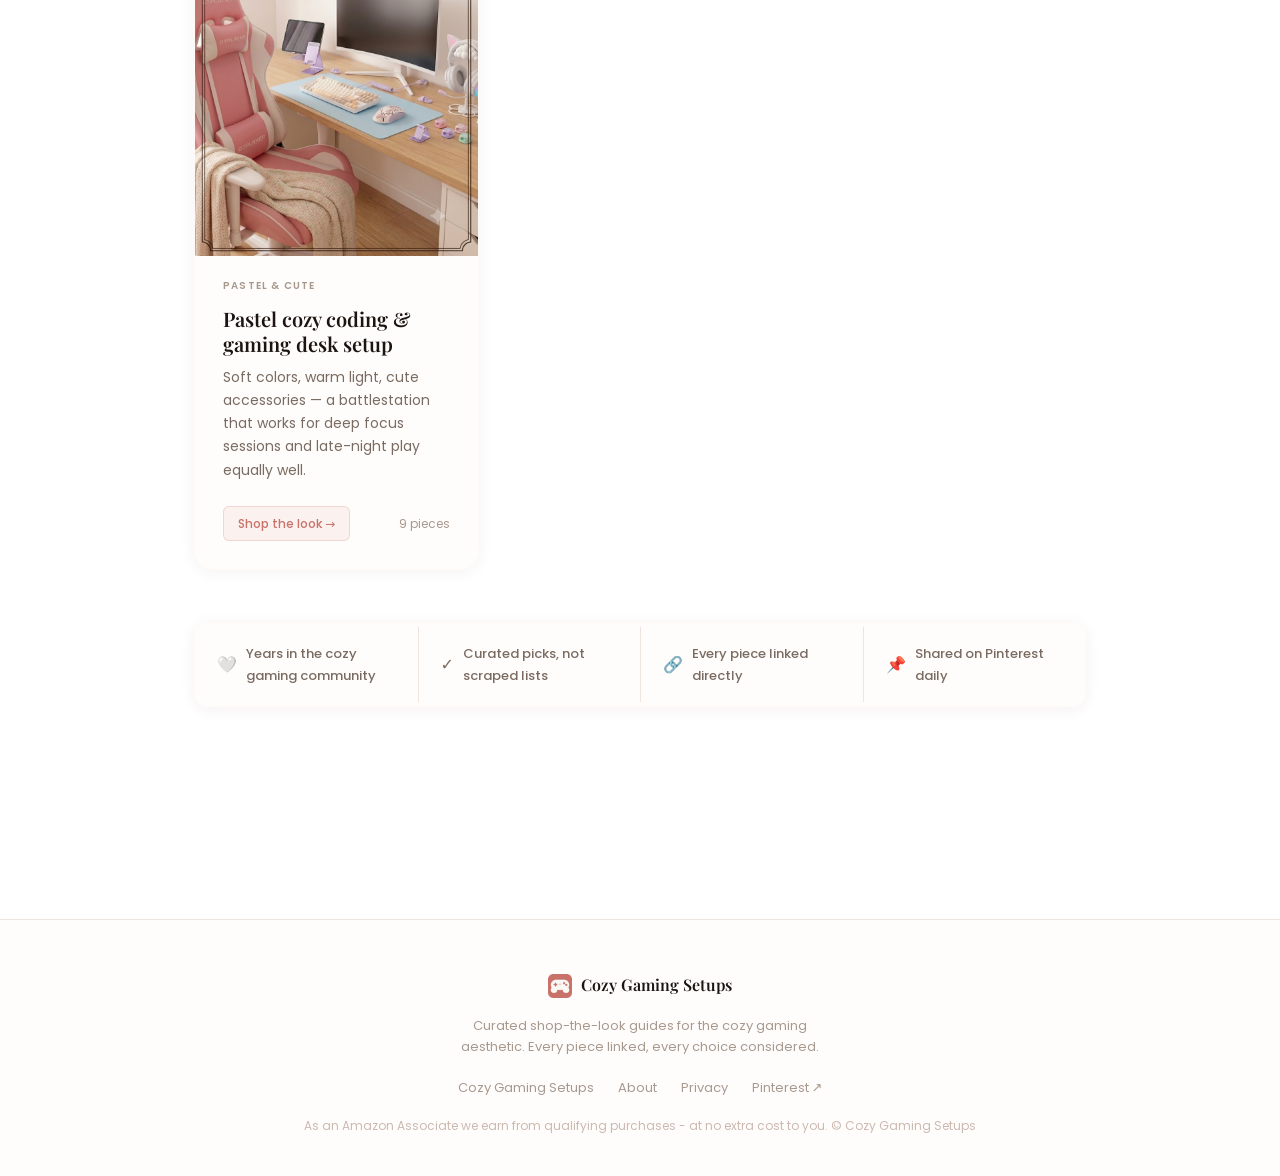
==== commit acec0259: "Reorder homepage cards — pink, flower, white, pastel Co-Authored-By: Claude Sonnet 4.6 <noreply@anth" ====
--- a/index.html
+++ b/index.html
@@ -56,16 +56,16 @@
           </div>
         </a>
 
-        <a class="card pastel" href="pastel-coding-gaming-desk/">
+        <a class="card pink" href="pink-flower-gaming-setup/">
           <div class="card-img-wrap">
-            <img src="images/pastel-cozy-gaming-setup.png" alt="Pastel cozy coding and gaming desk setup">
+            <img src="images/pink-flower-gaming-setup-inspiration.png" alt="Pink flower gaming setup inspiration — floral desk mat, typewriter keyboard and cozy pink accessories">
           </div>
-          <span class="card-label">Pastel &amp; cute</span>
-          <h2>Pastel cozy coding &amp; gaming desk setup</h2>
-          <p>Soft colors, warm light, cute accessories — a battlestation that works for deep focus sessions and late-night play equally well.</p>
+          <span class="card-label">Floral &amp; dreamy</span>
+          <h2>Pink flower gaming setup inspiration</h2>
+          <p>Cottagecore meets gaming — a floral desk mat, baby pink typewriter keyboard, Sony headphones in blush, a flower pillow and a smart coffee warmer. The coziest setup yet.</p>
           <div class="card-foot">
             <span class="pill">Shop the look &rarr;</span>
-            <span class="card-count">9 pieces</span>
+            <span class="card-count">11 pieces</span>
           </div>
         </a>
 
@@ -82,16 +82,16 @@
           </div>
         </a>
 
-        <a class="card pink" href="pink-flower-gaming-setup/">
+        <a class="card pastel" href="pastel-coding-gaming-desk/">
           <div class="card-img-wrap">
-            <img src="images/pink-flower-gaming-setup-inspiration.png" alt="Pink flower gaming setup inspiration — floral desk mat, typewriter keyboard and cozy pink accessories">
+            <img src="images/pastel-cozy-gaming-setup.png" alt="Pastel cozy coding and gaming desk setup">
           </div>
-          <span class="card-label">Floral &amp; dreamy</span>
-          <h2>Pink flower gaming setup inspiration</h2>
-          <p>Cottagecore meets gaming — a floral desk mat, baby pink typewriter keyboard, Sony headphones in blush, a flower pillow and a smart coffee warmer. The coziest setup yet.</p>
+          <span class="card-label">Pastel &amp; cute</span>
+          <h2>Pastel cozy coding &amp; gaming desk setup</h2>
+          <p>Soft colors, warm light, cute accessories — a battlestation that works for deep focus sessions and late-night play equally well.</p>
           <div class="card-foot">
             <span class="pill">Shop the look &rarr;</span>
-            <span class="card-count">11 pieces</span>
+            <span class="card-count">9 pieces</span>
           </div>
         </a>
       </div>
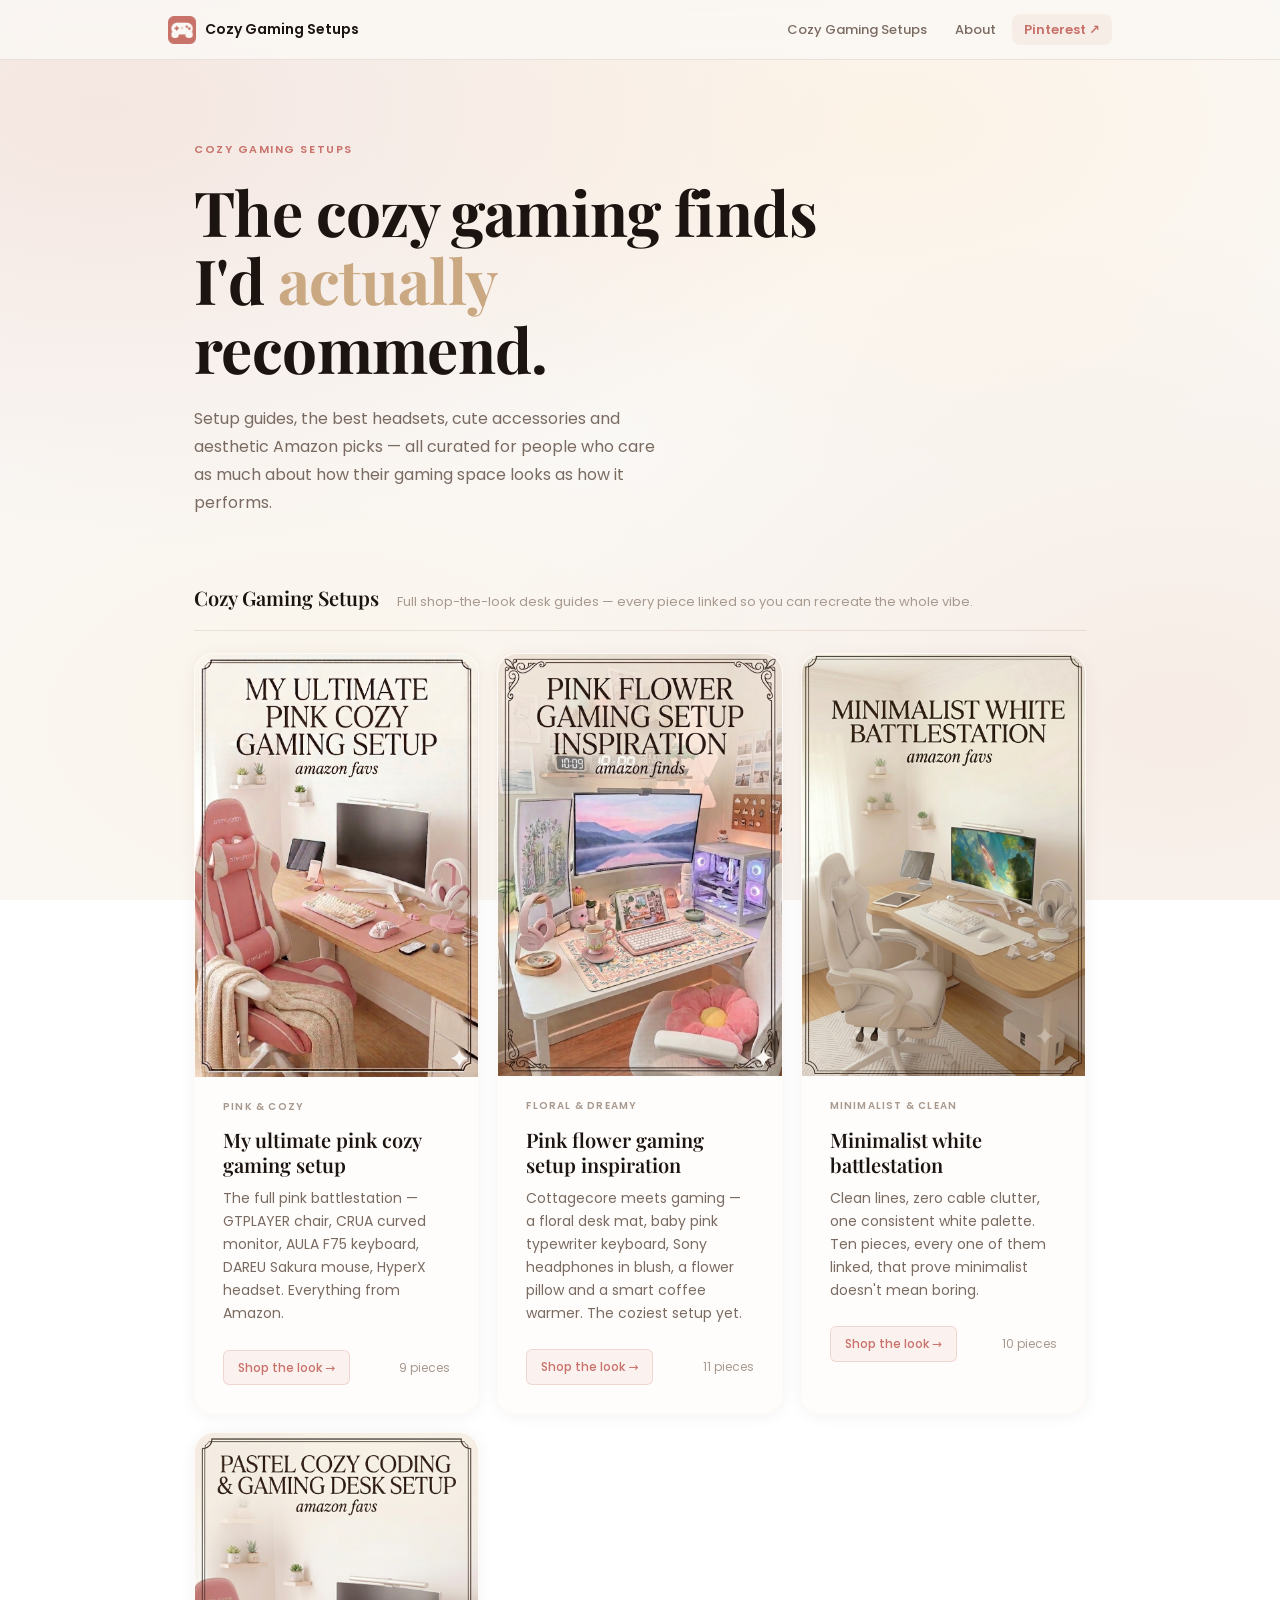
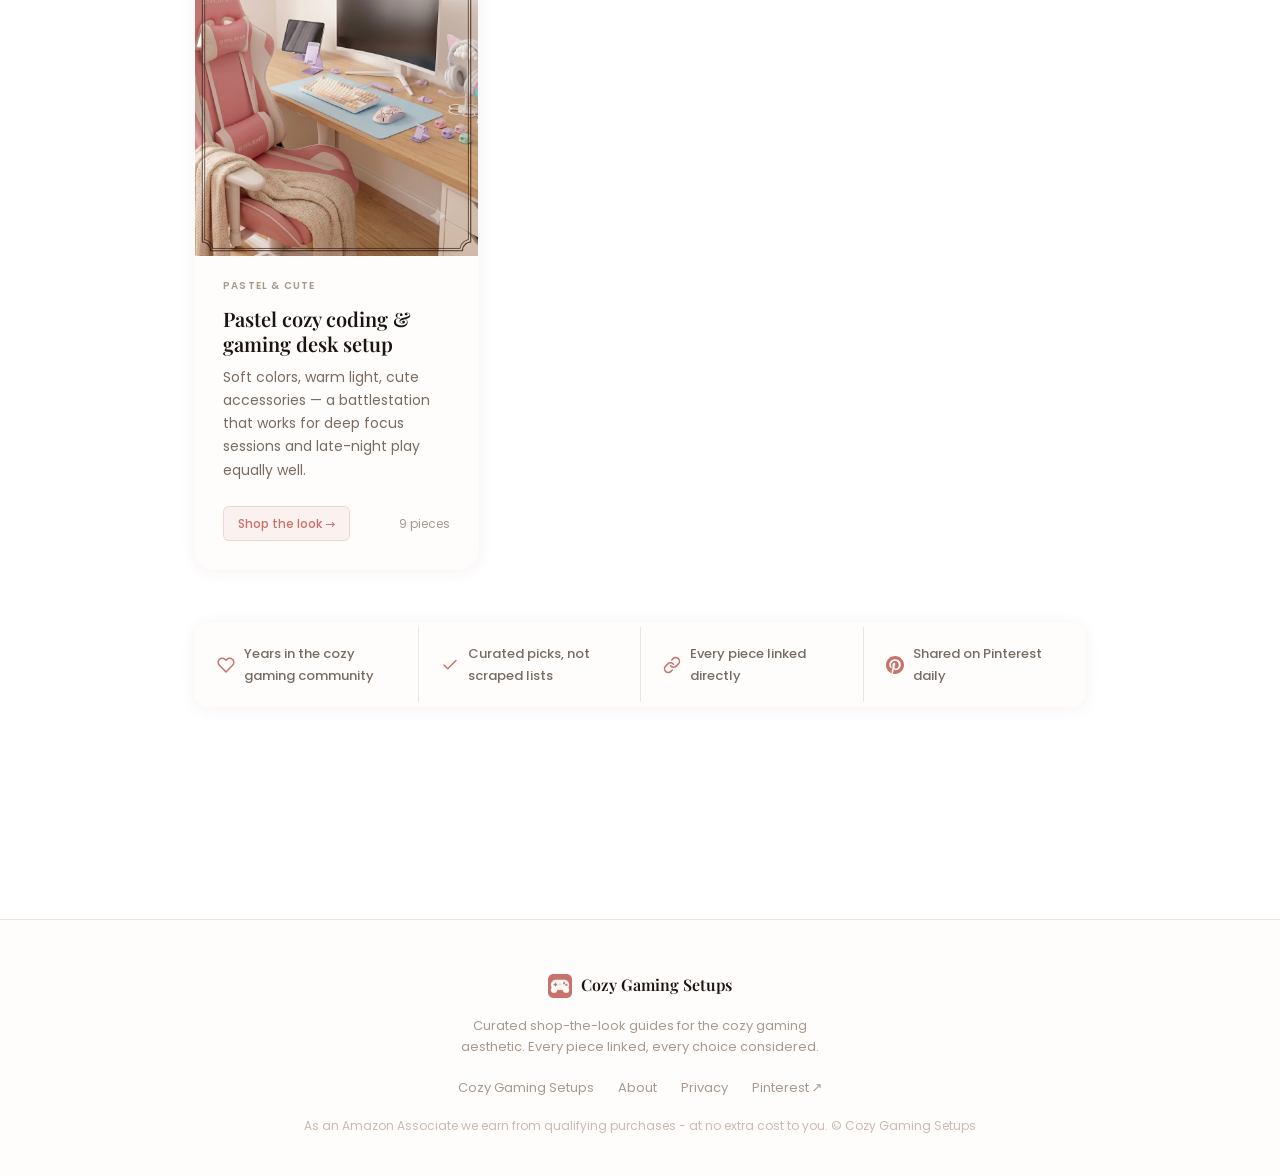
==== commit 89864a04: "Professional polish — canonical URLs, favicon, sitemap, JSON-LD, SVG trust icons, OG URL fixes Co-Au" ====
--- a/index.html
+++ b/index.html
@@ -6,10 +6,27 @@
 <title>Cozy Gaming Setups — Setup guides, gear picks &amp; aesthetic Amazon finds</title>
 <meta name="description" content="Your guide to the cozy gaming aesthetic — setup guides, the best headsets, cute accessories and curated Amazon finds for gamers who care about how their space looks and feels.">
 <meta name="p:domain_verify" content="3ff8e9c5c183b2a7218e1bc20133f83a"/>
+<link rel="canonical" href="https://cozygamingsetups.com/"/>
+<link rel="icon" href="/favicon.svg" type="image/svg+xml">
 <meta property="og:type" content="website">
 <meta property="og:title" content="Cozy Gaming Setups — Setup guides, gear picks &amp; aesthetic Amazon finds">
 <meta property="og:description" content="Your guide to the cozy gaming aesthetic — full setup guides, the best headsets, cute accessories and curated Amazon finds for gamers who care about how their space looks and feels.">
-<meta property="og:url" content="https://sofielanduyts.github.io/cozy-gaming-setups/">
+<meta property="og:url" content="https://cozygamingsetups.com/">
+<meta property="og:image" content="https://cozygamingsetups.com/images/pink-cozy-gaming-setup.png">
+<script type="application/ld+json">
+{
+  "@context": "https://schema.org",
+  "@type": "WebSite",
+  "name": "Cozy Gaming Setups",
+  "url": "https://cozygamingsetups.com",
+  "description": "Curated shop-the-look guides for the cozy gaming aesthetic. Every piece linked, every choice considered.",
+  "publisher": {
+    "@type": "Organization",
+    "name": "Cozy Gaming Setups",
+    "url": "https://cozygamingsetups.com"
+  }
+}
+</script>
 <link rel="preconnect" href="https://fonts.googleapis.com">
 <link href="https://fonts.googleapis.com/css2?family=Playfair+Display:ital,wght@0,600;0,700;1,400;1,600&family=Poppins:wght@400;500;600&display=swap" rel="stylesheet">
 <link rel="stylesheet" href="style.css">
@@ -98,10 +115,22 @@
     </section>
 
     <div class="trust-strip">
-      <div class="trust-item"><span class="trust-icon">🤍</span><span>Years in the cozy gaming community</span></div>
-      <div class="trust-item"><span class="trust-icon">✓</span><span>Curated picks, not scraped lists</span></div>
-      <div class="trust-item"><span class="trust-icon">🔗</span><span>Every piece linked directly</span></div>
-      <div class="trust-item"><span class="trust-icon">📌</span><span>Shared on Pinterest daily</span></div>
+      <div class="trust-item">
+        <svg class="trust-icon" width="18" height="18" viewBox="0 0 24 24" fill="none" stroke="currentColor" stroke-width="2" stroke-linecap="round" stroke-linejoin="round" aria-hidden="true"><path d="M20.84 4.61a5.5 5.5 0 0 0-7.78 0L12 5.67l-1.06-1.06a5.5 5.5 0 0 0-7.78 7.78l1.06 1.06L12 21.23l7.78-7.78 1.06-1.06a5.5 5.5 0 0 0 0-7.78z"/></svg>
+        <span>Years in the cozy gaming community</span>
+      </div>
+      <div class="trust-item">
+        <svg class="trust-icon" width="18" height="18" viewBox="0 0 24 24" fill="none" stroke="currentColor" stroke-width="2" stroke-linecap="round" stroke-linejoin="round" aria-hidden="true"><polyline points="20 6 9 17 4 12"/></svg>
+        <span>Curated picks, not scraped lists</span>
+      </div>
+      <div class="trust-item">
+        <svg class="trust-icon" width="18" height="18" viewBox="0 0 24 24" fill="none" stroke="currentColor" stroke-width="2" stroke-linecap="round" stroke-linejoin="round" aria-hidden="true"><path d="M10 13a5 5 0 0 0 7.54.54l3-3a5 5 0 0 0-7.07-7.07l-1.72 1.71"/><path d="M14 11a5 5 0 0 0-7.54-.54l-3 3a5 5 0 0 0 7.07 7.07l1.71-1.71"/></svg>
+        <span>Every piece linked directly</span>
+      </div>
+      <div class="trust-item">
+        <svg class="trust-icon" width="18" height="18" viewBox="0 0 24 24" fill="currentColor" aria-hidden="true"><path d="M12 0C5.373 0 0 5.373 0 12c0 5.084 3.163 9.426 7.627 11.174-.105-.949-.2-2.405.042-3.441.218-.937 1.407-5.965 1.407-5.965s-.359-.719-.359-1.782c0-1.668.967-2.914 2.171-2.914 1.023 0 1.518.769 1.518 1.69 0 1.029-.655 2.568-.994 3.995-.283 1.194.599 2.169 1.777 2.169 2.133 0 3.772-2.249 3.772-5.495 0-2.873-2.064-4.882-5.012-4.882-3.414 0-5.418 2.561-5.418 5.207 0 1.031.397 2.138.893 2.738a.36.36 0 0 1 .083.345l-.333 1.36c-.053.22-.174.267-.402.161-1.499-.698-2.436-2.889-2.436-4.649 0-3.785 2.75-7.262 7.929-7.262 4.163 0 7.398 2.967 7.398 6.931 0 4.136-2.607 7.464-6.227 7.464-1.216 0-2.359-.632-2.75-1.378l-.748 2.853c-.271 1.043-1.002 2.35-1.492 3.146C9.57 23.812 10.763 24 12 24c6.627 0 12-5.373 12-12S18.627 0 12 0z"/></svg>
+        <span>Shared on Pinterest daily</span>
+      </div>
     </div>
   </div>
 
--- a/style.css
+++ b/style.css
@@ -324,7 +324,7 @@
 }
 
 .trust-item + .trust-item { border-left: 1px solid var(--glass-line); }
-.trust-icon { font-size: 16px; flex-shrink: 0; }
+.trust-icon { flex-shrink: 0; color: var(--accent); }
 
 
 /* ================================================================
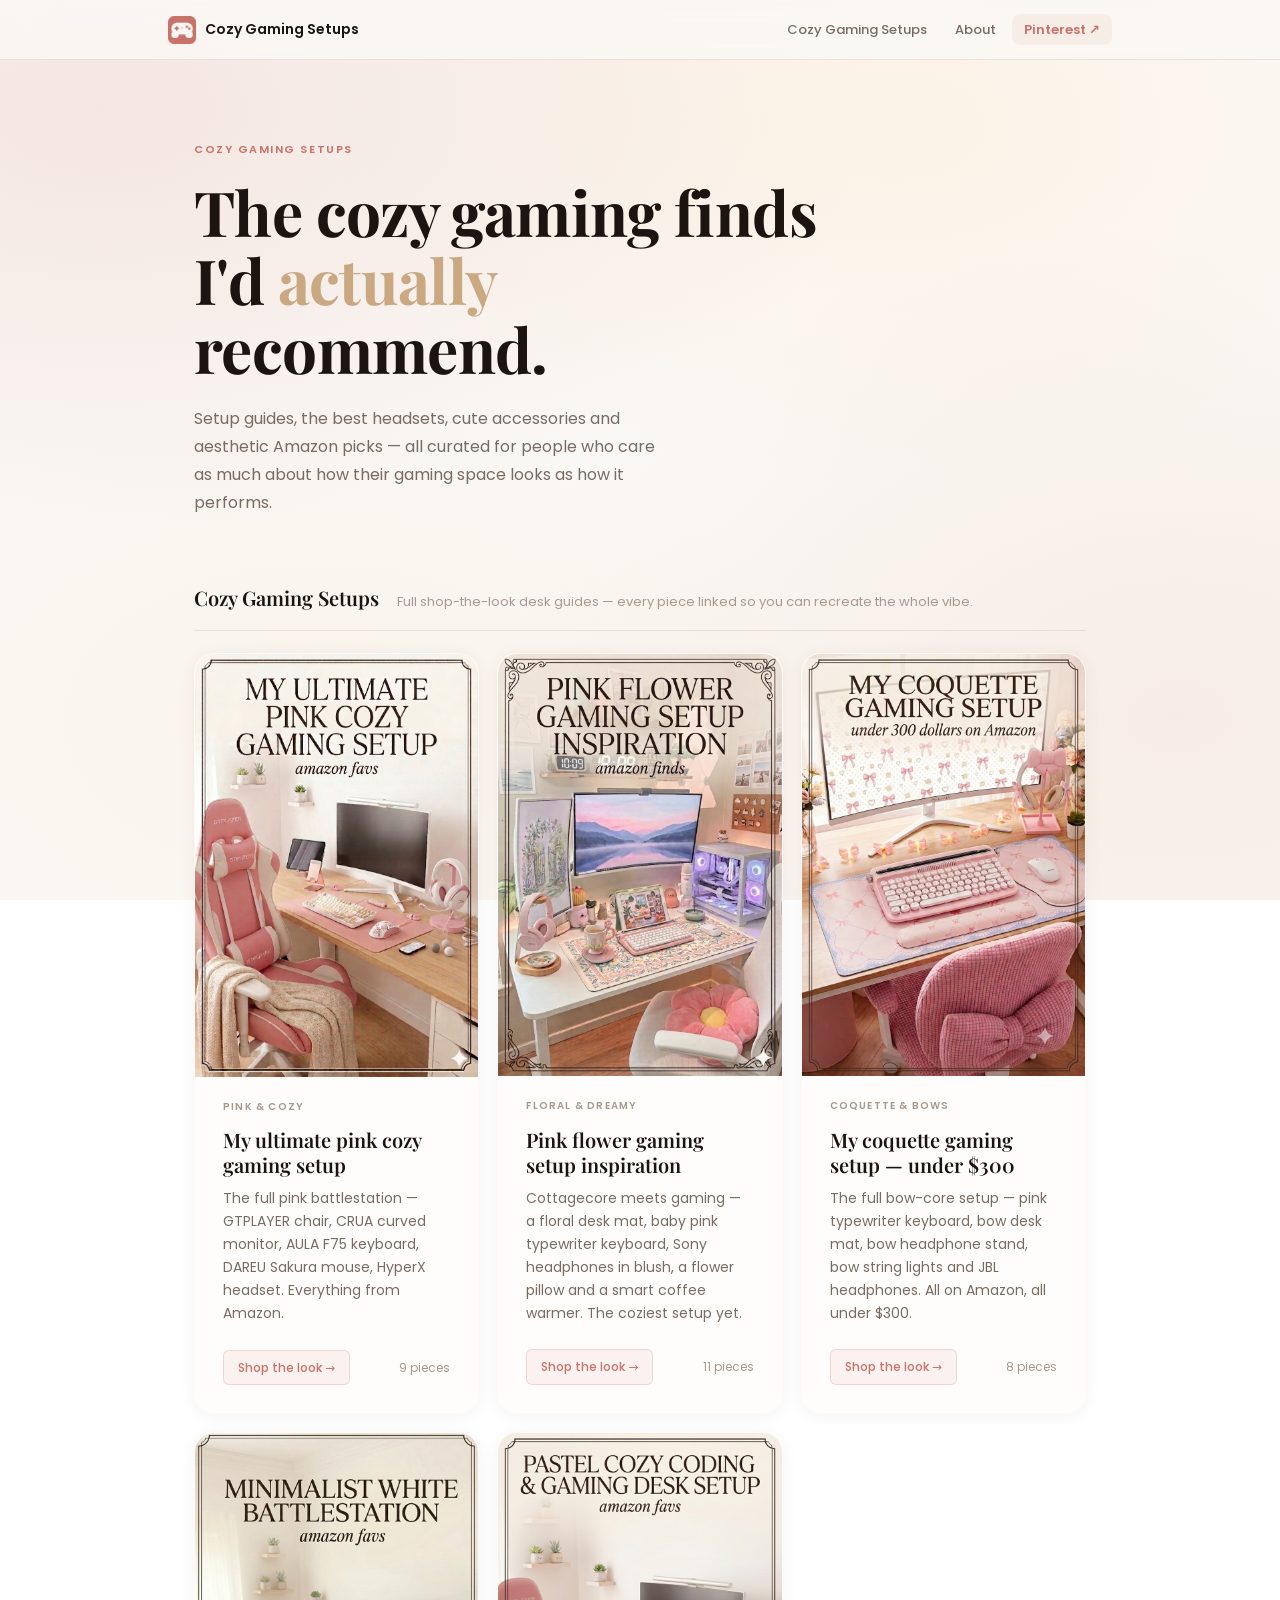
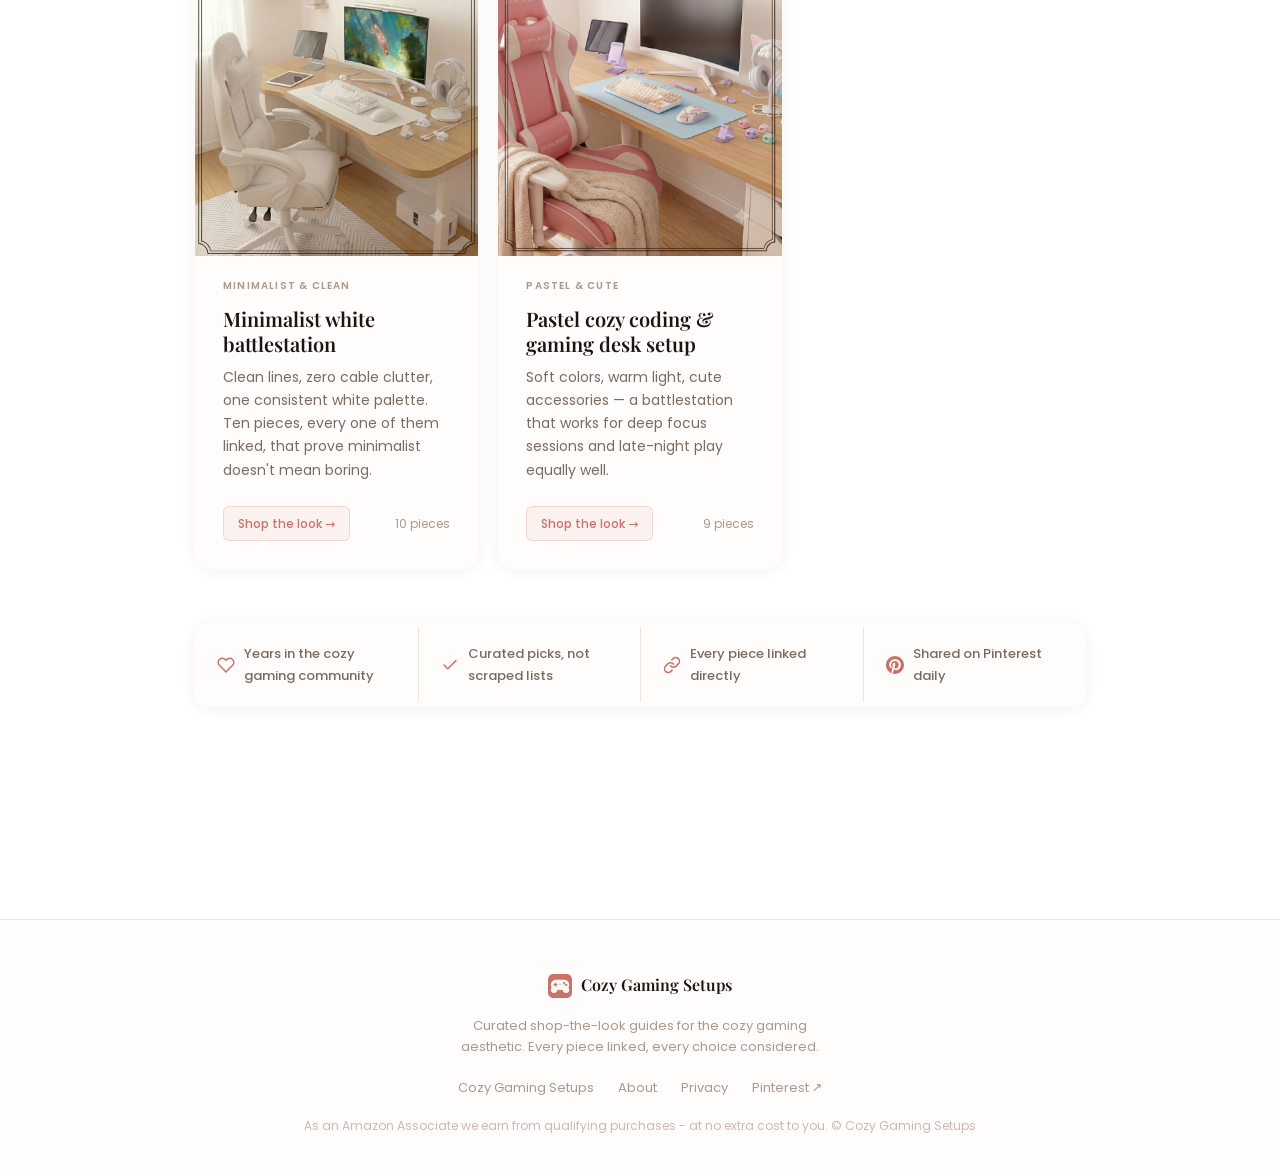
==== commit dc0a8423: "Add coquette gaming setup guide — 8 pieces, all under $300 Pink typewriter keyboard, bow desk mat, b" ====
--- a/index.html
+++ b/index.html
@@ -86,6 +86,19 @@
           </div>
         </a>
 
+        <a class="card pink" href="coquette-gaming-setup/">
+          <div class="card-img-wrap">
+            <img src="images/coquette-gaming-setup.png" alt="My coquette gaming setup — pink typewriter keyboard, bow desk mat and bow headphone stand">
+          </div>
+          <span class="card-label">Coquette &amp; bows</span>
+          <h2>My coquette gaming setup — under $300</h2>
+          <p>The full bow-core setup — pink typewriter keyboard, bow desk mat, bow headphone stand, bow string lights and JBL headphones. All on Amazon, all under $300.</p>
+          <div class="card-foot">
+            <span class="pill">Shop the look &rarr;</span>
+            <span class="card-count">8 pieces</span>
+          </div>
+        </a>
+
         <a class="card minimalist" href="minimalist-white-battlestation/">
           <div class="card-img-wrap">
             <img src="images/minimalist-white.png" alt="Minimalist white gaming battlestation">
